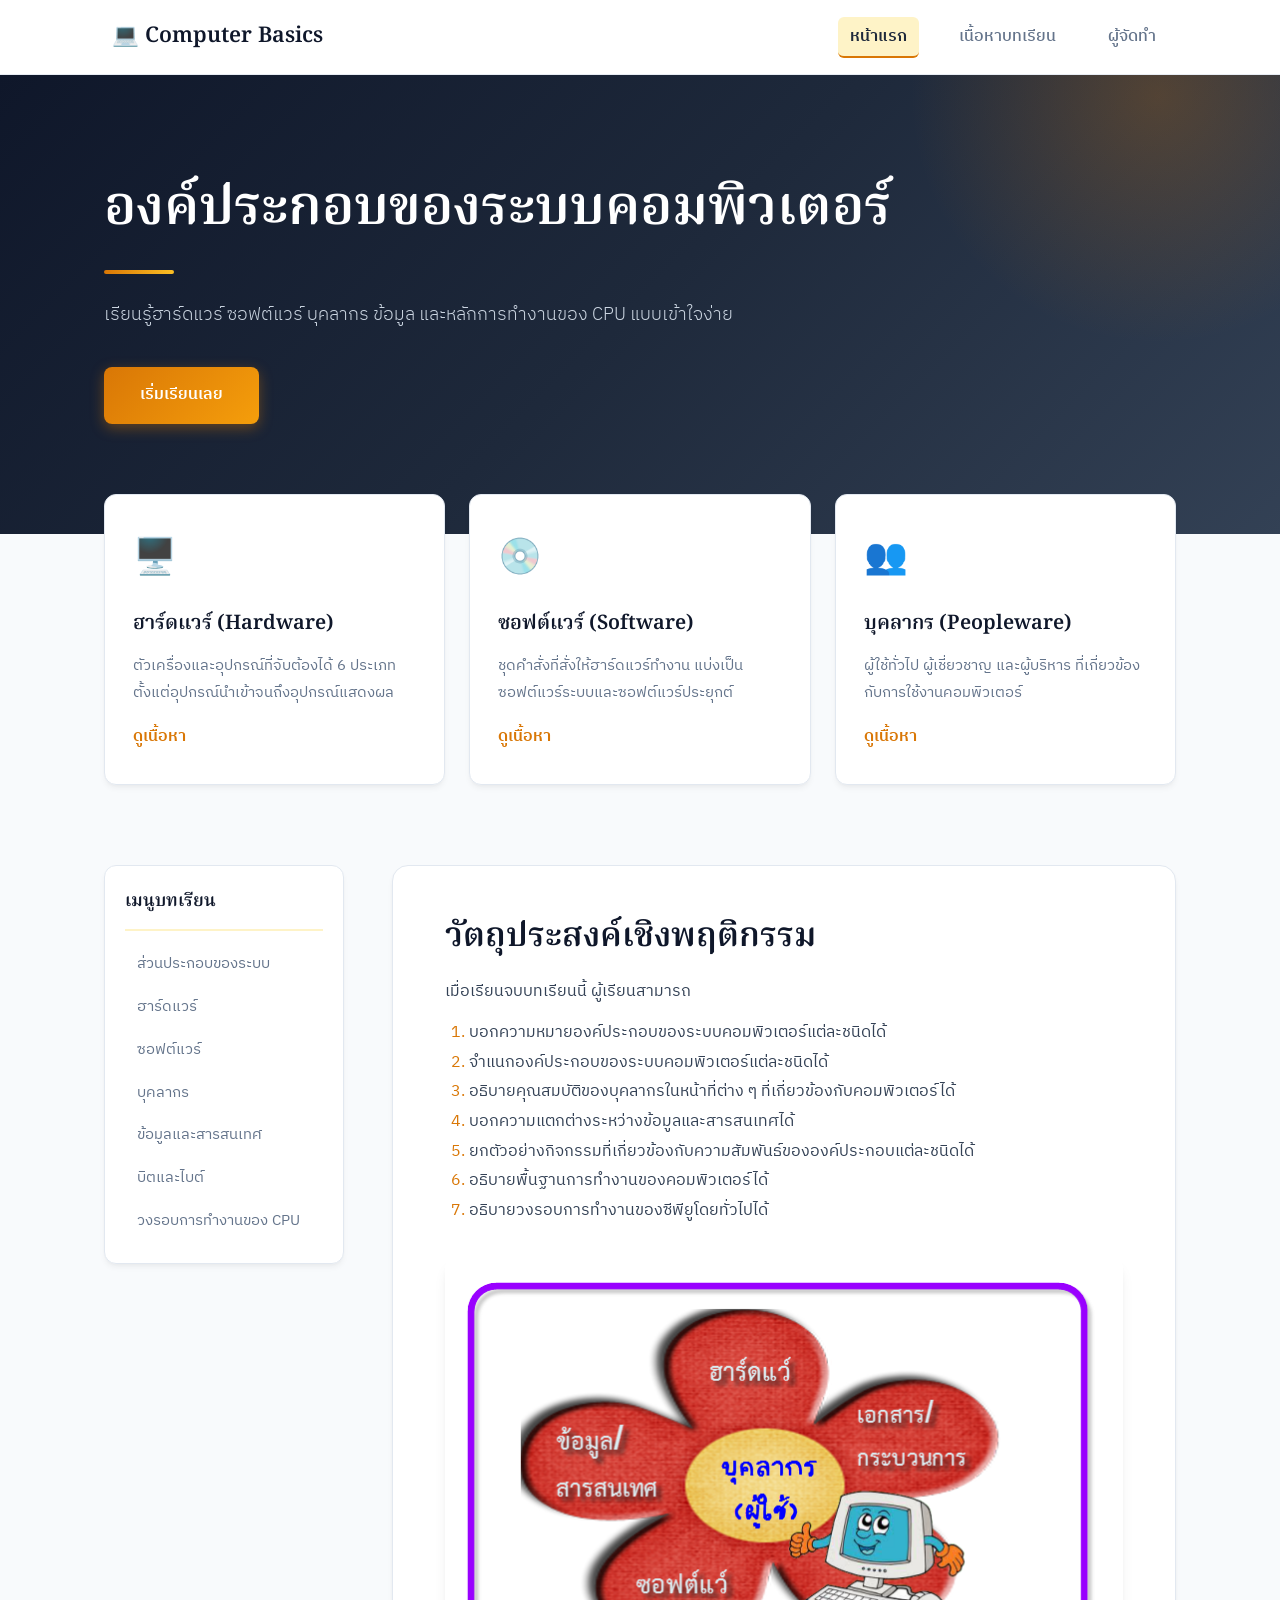
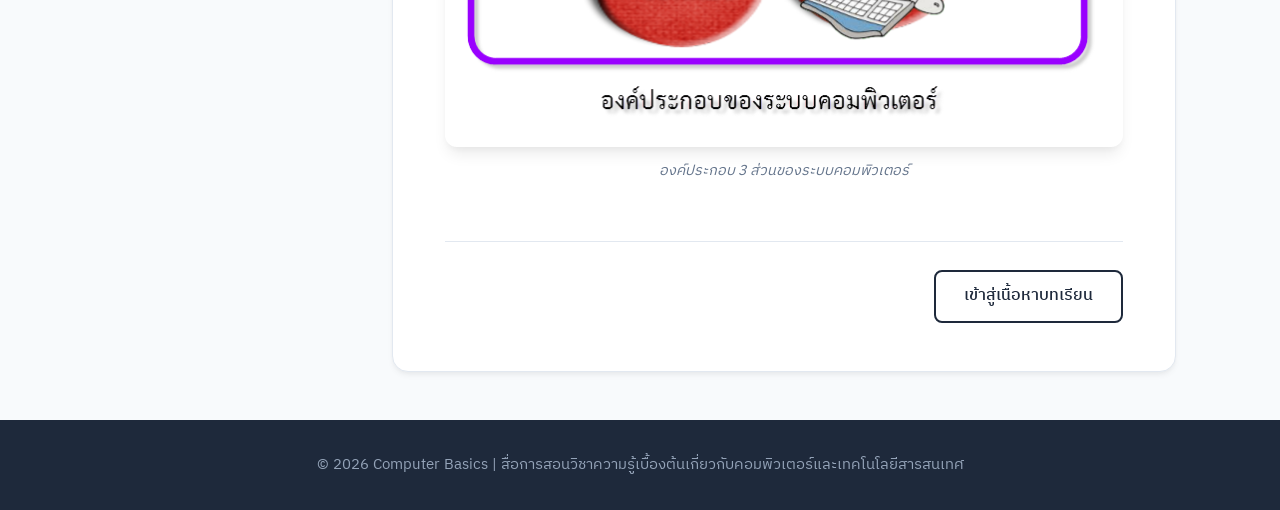
==== index.html @ 5a1c53a3 "Add files via upload" ====
<!doctype html>
<html lang="th">
  <head>
    <meta charset="UTF-8" />
    <meta name="viewport" content="width=device-width, initial-scale=1.0" />
    <title>หน้าแรก | องค์ประกอบของระบบคอมพิวเตอร์</title>
    <link rel="preconnect" href="https://fonts.googleapis.com" />
    <link rel="preconnect" href="https://fonts.gstatic.com" crossorigin />
    <link
      href="https://fonts.googleapis.com/css2?family=IBM+Plex+Sans+Thai:wght@300;400;500;600&family=Noto+Serif+Thai:wght@500;600&display=swap"
      rel="stylesheet"
    />
    <link rel="stylesheet" href="style.css" />
  </head>
  <body>
    <header>
      <nav class="navbar">
        <a href="index.html" class="logo">💻 Computer Basics</a>
        <ul class="nav-links">
          <li>
            <a href="index.html" class="active" aria-current="page">หน้าแรก</a>
          </li>
          <li><a href="lesson.html">เนื้อหาบทเรียน</a></li>
          <li><a href="credit.html">ผู้จัดทำ</a></li>
        </ul>
      </nav>
    </header>

    <section class="hero">
      <h1>องค์ประกอบของระบบคอมพิวเตอร์</h1>
      <p>
        เรียนรู้ฮาร์ดแวร์ ซอฟต์แวร์ บุคลากร ข้อมูล และหลักการทำงานของ CPU
        แบบเข้าใจง่าย
      </p>
      <a href="lesson.html" class="btn-cta">เริ่มเรียนเลย</a>
    </section>

    <section class="features">
      <article class="card">
        <div class="card-icon">🖥️</div>
        <h3>ฮาร์ดแวร์ (Hardware)</h3>
        <p>
          ตัวเครื่องและอุปกรณ์ที่จับต้องได้ 6 ประเภท
          ตั้งแต่อุปกรณ์นำเข้าจนถึงอุปกรณ์แสดงผล
        </p>
        <a class="more" href="lesson.html#hardware">ดูเนื้อหา</a>
      </article>
      <article class="card">
        <div class="card-icon">💿</div>
        <h3>ซอฟต์แวร์ (Software)</h3>
        <p>
          ชุดคำสั่งที่สั่งให้ฮาร์ดแวร์ทำงาน
          แบ่งเป็นซอฟต์แวร์ระบบและซอฟต์แวร์ประยุกต์
        </p>
        <a class="more" href="lesson.html#software">ดูเนื้อหา</a>
      </article>
      <article class="card">
        <div class="card-icon">👥</div>
        <h3>บุคลากร (Peopleware)</h3>
        <p>
          ผู้ใช้ทั่วไป ผู้เชี่ยวชาญ และผู้บริหาร
          ที่เกี่ยวข้องกับการใช้งานคอมพิวเตอร์
        </p>
        <a class="more" href="lesson.html#peopleware">ดูเนื้อหา</a>
      </article>
    </section>

    <div class="container">
      <aside>
        <h3>เมนูบทเรียน</h3>
        <ul>
          <li><a href="lesson.html#components">ส่วนประกอบของระบบ</a></li>
          <li><a href="lesson.html#hardware">ฮาร์ดแวร์</a></li>
          <li><a href="lesson.html#software">ซอฟต์แวร์</a></li>
          <li><a href="lesson.html#peopleware">บุคลากร</a></li>
          <li><a href="lesson.html#data">ข้อมูลและสารสนเทศ</a></li>
          <li><a href="lesson.html#bits">บิตและไบต์</a></li>
          <li><a href="lesson.html#cpu">วงรอบการทำงานของ CPU</a></li>
        </ul>
      </aside>
      <main>
        <h1>วัตถุประสงค์เชิงพฤติกรรม</h1>
        <p>เมื่อเรียนจบบทเรียนนี้ ผู้เรียนสามารถ</p>
        <ol>
          <li>บอกความหมายองค์ประกอบของระบบคอมพิวเตอร์แต่ละชนิดได้</li>
          <li>จำแนกองค์ประกอบของระบบคอมพิวเตอร์แต่ละชนิดได้</li>
          <li>
            อธิบายคุณสมบัติของบุคลากรในหน้าที่ต่าง ๆ
            ที่เกี่ยวข้องกับคอมพิวเตอร์ได้
          </li>
          <li>บอกความแตกต่างระหว่างข้อมูลและสารสนเทศได้</li>
          <li>
            ยกตัวอย่างกิจกรรมที่เกี่ยวข้องกับความสัมพันธ์ขององค์ประกอบแต่ละชนิดได้
          </li>
          <li>อธิบายพื้นฐานการทำงานของคอมพิวเตอร์ได้</li>
          <li>อธิบายวงรอบการทำงานของซีพียูโดยทั่วไปได้</li>
        </ol>
        <figure>
        <!-- บรรทัดเดิม: src="งานบทที่2\images\tt.png" -->
<!-- เปลี่ยนเป็น: -->
<img src="images/tt.png" alt="แผนภาพองค์ประกอบของระบบคอมพิวเตอร์ ได้แก่ ฮาร์ดแวร์ ซอฟต์แวร์ และบุคลากร" />
          <figcaption>องค์ประกอบ 3 ส่วนของระบบคอมพิวเตอร์</figcaption>
        </figure>
        <div class="pager">
          <span></span><a href="lesson.html">เข้าสู่เนื้อหาบทเรียน</a>
        </div>
      </main>
    </div>

    <footer>
      <p>
        &copy; 2026 Computer Basics |
        สื่อการสอนวิชาความรู้เบื้องต้นเกี่ยวกับคอมพิวเตอร์และเทคโนโลยีสารสนเทศ
      </p>
    </footer>
  </body>
</html>
---- style.css ----
/* ===== โทนสีและ CSS Variables (Modern Tech Theme) ===== */
:root {
  --ink: #0f172a;
  --navy: #1e293b;
  --navy-light: #334155;
  --gold: #d97706;
  --gold-hover: #b45309;
  --gold-soft: #fef3c7;
  --paper: #f8fafc;
  --white: #ffffff;
  --line: #e2e8f0;
  --muted: #64748b;
  --serif: "Noto Serif Thai", serif;
  --sans: "IBM Plex Sans Thai", sans-serif;
  --shadow-sm: 0 4px 6px -1px rgba(0, 0, 0, 0.05), 0 2px 4px -1px rgba(0, 0, 0, 0.03);
  --shadow-md: 0 10px 15px -3px rgba(0, 0, 0, 0.08), 0 4px 6px -2px rgba(0, 0, 0, 0.04);
  --shadow-lg: 0 20px 25px -5px rgba(0, 0, 0, 0.12), 0 10px 10px -5px rgba(0, 0, 0, 0.04);
}

*,
*::before,
*::after {
  box-sizing: border-box;
  margin: 0;
  padding: 0;
}

html {
  scroll-behavior: smooth;
}

body {
  font-family: var(--sans);
  font-weight: 400;
  background: var(--paper);
  color: #334155;
  min-height: 100vh;
  min-height: 100dvh;
  display: flex;
  flex-direction: column;
  line-height: 1.8;
}

input,
textarea,
button {
  font-family: inherit;
}

img {
  max-width: 100%;
}

a:focus-visible,
button:focus-visible {
  outline: 2px solid var(--gold);
  outline-offset: 3px;
}

/* ===== Header & Nav (Glassmorphism Sticky Bar) ===== */
header {
  background: rgba(255, 255, 255, 0.9);
  backdrop-filter: blur(12px);
  -webkit-backdrop-filter: blur(12px);
  border-bottom: 1px solid rgba(226, 232, 240, 0.8);
  position: sticky;
  top: 0;
  z-index: 1000;
  transition: all 0.3s ease;
}

.navbar {
  max-width: 1120px;
  margin: 0 auto;
  display: flex;
  justify-content: space-between;
  align-items: center;
  padding: 1.1rem 2rem;
}

.logo {
  font-family: var(--serif);
  font-size: 1.35rem;
  font-weight: 600;
  color: var(--ink);
  text-decoration: none;
  display: flex;
  align-items: center;
  gap: 10px;
  transition: transform 0.3s ease;
}

.logo:hover {
  transform: scale(1.03);
}

.nav-links {
  display: flex;
  list-style: none;
  gap: 28px;
}

.nav-links a {
  text-decoration: none;
  color: var(--muted);
  font-weight: 500;
  padding: 6px 12px;
  border-radius: 6px;
  transition: all 0.25s ease;
}

.nav-links a:hover {
  color: var(--gold);
  background: rgba(245, 158, 11, 0.08);
}

.nav-links a.active {
  color: var(--navy);
  font-weight: 600;
  background: var(--gold-soft);
  border-bottom: 2px solid var(--gold);
}

/* ===== Hero Section (Gradient Background + Glow) ===== */
.hero {
  background: linear-gradient(135deg, #0f172a 0%, #1e293b 50%, #334155 100%);
  color: var(--white);
  padding: 100px max(24px, calc((100% - 1072px) / 2)) 110px;
  text-align: left;
  position: relative;
  overflow: hidden;
}

.hero::before {
  content: "";
  position: absolute;
  top: -50%;
  right: -10%;
  width: 500px;
  height: 500px;
  background: radial-gradient(circle, rgba(217, 119, 6, 0.25) 0%, rgba(0,0,0,0) 70%);
  pointer-events: none;
}

.hero h1 {
  font-family: var(--serif);
  font-weight: 600;
  font-size: clamp(2.2rem, 4.5vw, 3.4rem);
  line-height: 1.3;
  max-width: 16em;
  animation: fadeInUp 0.8s ease both;
}

.hero h1::after {
  content: "";
  display: block;
  width: 70px;
  height: 4px;
  background: linear-gradient(90deg, var(--gold), #fbbf24);
  margin-top: 24px;
  border-radius: 2px;
}

.hero p {
  font-size: 1.15rem;
  font-weight: 300;
  color: #cbd5e1;
  max-width: 36em;
  margin: 24px 0 36px;
  animation: fadeInUp 0.8s ease 0.2s both;
}

.btn-cta {
  display: inline-block;
  background: linear-gradient(135deg, #d97706 0%, #f59e0b 100%);
  color: var(--white);
  padding: 14px 36px;
  border-radius: 8px;
  text-decoration: none;
  font-weight: 600;
  box-shadow: 0 4px 14px rgba(217, 119, 6, 0.4);
  transition: all 0.3s cubic-bezier(0.4, 0, 0.2, 1);
  animation: fadeInUp 0.8s ease 0.4s both;
}

.btn-cta:hover {
  transform: translateY(-3px);
  box-shadow: 0 8px 22px rgba(217, 119, 6, 0.55);
}

/* ===== Feature Cards (Hover Lift Effect) ===== */
.features {
  max-width: 1120px;
  margin: -40px auto 32px;
  padding: 0 24px;
  display: grid;
  grid-template-columns: repeat(auto-fit, minmax(280px, 1fr));
  gap: 24px;
  position: relative;
  z-index: 10;
}

.card {
  background: var(--white);
  padding: 32px 28px;
  border-radius: 12px;
  border: 1px solid var(--line);
  box-shadow: var(--shadow-sm);
  transition: all 0.3s cubic-bezier(0.4, 0, 0.2, 1);
}

.card:hover {
  transform: translateY(-8px);
  box-shadow: var(--shadow-lg);
  border-color: rgba(217, 119, 6, 0.4);
}

.card-icon {
  font-size: 2.2rem;
  margin-bottom: 16px;
  display: inline-block;
  transition: transform 0.3s ease;
}

.card:hover .card-icon {
  transform: scale(1.2) rotate(-5deg);
}

.card h3 {
  font-family: var(--serif);
  font-weight: 600;
  font-size: 1.25rem;
  color: var(--ink);
  margin-bottom: 10px;
}

.card p {
  color: var(--muted);
  font-size: 0.95rem;
}

.card .more {
  display: inline-flex;
  align-items: center;
  gap: 6px;
  margin-top: 16px;
  color: var(--gold);
  font-weight: 600;
  text-decoration: none;
  transition: gap 0.2s ease;
}

.card .more:hover {
  gap: 10px;
}

/* ===== Main Layout & Sticky Sidebar ===== */
.container {
  max-width: 1120px;
  margin: 48px auto;
  padding: 0 24px;
  display: flex;
  gap: 48px;
  flex: 1;
  width: 100%;
}

aside {
  flex: 0 0 240px;
  position: sticky;
  top: 96px;
  height: fit-content;
  align-self: flex-start;
  background: var(--white);
  padding: 20px;
  border-radius: 12px;
  border: 1px solid var(--line);
  box-shadow: var(--shadow-sm);
}

aside h3 {
  font-family: var(--serif);
  font-weight: 600;
  font-size: 1.1rem;
  color: var(--ink);
  padding-bottom: 12px;
  margin-bottom: 12px;
  border-bottom: 2px solid var(--gold-soft);
}

aside ul {
  list-style: none;
}

aside ul li a {
  display: block;
  padding: 8px 12px;
  color: var(--muted);
  text-decoration: none;
  font-size: 0.93rem;
  border-radius: 6px;
  transition: all 0.2s ease;
}

aside ul li a:hover,
aside ul li a.active {
  color: var(--gold-hover);
  background: var(--gold-soft);
  font-weight: 500;
  padding-left: 16px;
}

main {
  flex: 1;
  min-width: 0;
  background: var(--white);
  border: 1px solid var(--line);
  border-radius: 16px;
  padding: 48px 52px;
  box-shadow: var(--shadow-sm);
  animation: fadeIn 0.8s ease;
}

main h1 {
  font-family: var(--serif);
  font-weight: 600;
  font-size: 2.1rem;
  line-height: 1.4;
  color: var(--ink);
  margin-bottom: 16px;
}

main h2 {
  font-family: var(--serif);
  font-weight: 600;
  font-size: 1.5rem;
  color: var(--navy);
  margin: 52px 0 20px;
  padding-bottom: 10px;
  border-bottom: 2px solid var(--line);
  scroll-margin-top: 100px;
  position: relative;
}

main h2::after {
  content: "";
  position: absolute;
  bottom: -2px;
  left: 0;
  width: 60px;
  height: 2px;
  background: var(--gold);
}

main h3 {
  font-family: var(--serif);
  font-weight: 600;
  font-size: 1.15rem;
  color: var(--ink);
  margin: 24px 0 10px;
}

main p,
main li {
  line-height: 1.85;
  color: #334155;
}

main ul,
main ol {
  padding-left: 24px;
  margin: 12px 0;
}

main li::marker {
  color: var(--gold);
}

main strong {
  font-weight: 600;
  color: var(--ink);
}

/* ===== Figures & Media ===== */
figure {
  margin: 32px 0;
}

figure img {
  width: 100%;
  max-width: 680px;
  display: block;
  margin: 0 auto;
  border-radius: 12px;
  box-shadow: var(--shadow-md);
  transition: transform 0.3s ease, box-shadow 0.3s ease;
}

figure img:hover {
  transform: scale(1.02);
  box-shadow: var(--shadow-lg);
}

figcaption {
  text-align: center;
  font-size: 0.9rem;
  color: var(--muted);
  margin-top: 12px;
  font-style: italic;
}

.video-box {
  position: relative;
  padding-bottom: 56.25%;
  height: 0;
  overflow: hidden;
  border-radius: 12px;
  box-shadow: var(--shadow-md);
}

.video-box iframe {
  position: absolute;
  inset: 0;
  width: 100%;
  height: 100%;
  border: 0;
}

/* ===== Styled Note Box ===== */
.note {
  background: linear-gradient(135deg, #fef3c7 0%, #fffbeb 100%);
  border-left: 5px solid var(--gold);
  border-radius: 0 10px 10px 0;
  padding: 18px 24px;
  margin: 24px 0;
  box-shadow: 0 2px 8px rgba(217, 119, 6, 0.08);
  transition: transform 0.2s ease;
}

.note:hover {
  transform: translateX(4px);
}

/* ===== Tables ===== */
.table-wrap {
  overflow-x: auto;
  margin: 24px 0;
  border-radius: 10px;
  box-shadow: var(--shadow-sm);
  border: 1px solid var(--line);
}

table {
  width: 100%;
  border-collapse: collapse;
  font-size: 0.95rem;
  background: var(--white);
}

th,
td {
  text-align: left;
  padding: 14px 18px;
  border-bottom: 1px solid var(--line);
  vertical-align: top;
}

th {
  background: var(--navy);
  color: var(--white);
  font-weight: 500;
  letter-spacing: 0.5px;
}

tbody tr {
  transition: background-color 0.2s ease;
}

tbody tr:hover {
  background-color: var(--paper);
}

/* ===== Compare Section ===== */
.compare {
  display: grid;
  grid-template-columns: repeat(auto-fit, minmax(240px, 1fr));
  gap: 24px;
  margin: 24px 0;
}

.compare > div {
  background: var(--paper);
  border: 1px solid var(--line);
  border-top: 4px solid var(--gold);
  border-radius: 10px;
  padding: 24px;
  transition: transform 0.3s ease, box-shadow 0.3s ease;
}

.compare > div:hover {
  transform: translateY(-4px);
  box-shadow: var(--shadow-md);
  background: var(--white);
}

.compare h3 {
  margin-top: 0;
}

/* ===== Members (Profile Card Modernization) ===== */
.members {
  display: grid;
  grid-template-columns: repeat(auto-fit, minmax(200px, 1fr));
  gap: 24px;
  margin: 32px 0;
}

.member {
  text-align: center;
  background: var(--white);
  border: 1px solid var(--line);
  border-radius: 16px;
  padding: 32px 20px;
  box-shadow: var(--shadow-sm);
  transition: all 0.3s cubic-bezier(0.4, 0, 0.2, 1);
}

.member:hover {
  transform: translateY(-8px);
  box-shadow: var(--shadow-lg);
  border-color: rgba(217, 119, 6, 0.3);
}

.member .avatar {
  width: 110px;
  height: 110px;
  margin: 0 auto 16px;
  overflow: hidden;
  border-radius: 50%;
  border: 3px solid var(--gold);
  box-shadow: var(--shadow-md);
  transition: transform 0.3s ease;
}

.member:hover .avatar {
  transform: scale(1.08);
}

.member-img {
  width: 100%;
  height: 100%;
  object-fit: cover;
  display: block;
}

.member h3 {
  font-size: 1.05rem;
  margin: 10px 0 4px;
  transition: color 0.2s ease;
}

.member:hover h3 {
  color: var(--gold-hover);
}

.member p {
  color: var(--muted);
  font-size: 0.88rem;
}

/* ===== Pagination Pager ===== */
.pager {
  display: flex;
  justify-content: space-between;
  gap: 16px;
  flex-wrap: wrap;
  margin-top: 56px;
  padding-top: 28px;
  border-top: 1px solid var(--line);
}

.pager a {
  text-decoration: none;
  color: var(--navy);
  border: 2px solid var(--navy);
  padding: 10px 28px;
  border-radius: 8px;
  font-weight: 500;
  transition: all 0.3s ease;
}

.pager a:hover {
  background: var(--navy);
  color: var(--white);
  transform: translateY(-2px);
  box-shadow: var(--shadow-md);
}

/* ===== Footer ===== */
footer {
  background: var(--navy);
  color: #94a3b8;
  text-align: center;
  padding: 32px 20px;
  font-size: 0.92rem;
  margin-top: auto;
}

/* ===== Animations ===== */
@keyframes fadeInUp {
  from {
    opacity: 0;
    transform: translateY(20px);
  }
  to {
    opacity: 1;
    transform: translateY(0);
  }
}

@keyframes fadeIn {
  from {
    opacity: 0;
  }
  to {
    opacity: 1;
  }
}

/* ===== Responsive Design (Mobile, iPad, Tablet) ===== */
@media (max-width: 1024px) {
  .navbar {
    padding: 0.9rem 1.5rem;
  }

  .container {
    flex-direction: column;
    gap: 24px;
    margin: 24px auto;
    padding: 0 16px;
  }

  aside {
    position: static;
    width: 100%;
  }

  aside ul {
    display: flex;
    flex-wrap: wrap;
    gap: 8px;
  }

  aside ul li a {
    padding: 6px 12px;
    background: var(--paper);
    border: 1px solid var(--line);
  }

  main {
    padding: 28px 24px;
  }
}

@media (max-width: 600px) {
  .navbar {
    flex-direction: column;
    gap: 12px;
  }

  .hero {
    padding: 64px 20px;
  }

  .hero h1 {
    font-size: 1.75rem;
  }

  .features {
    margin-top: 20px;
  }

  .pager {
    flex-direction: column;
  }

  .pager a {
    width: 100%;
    text-align: center;
  }
}
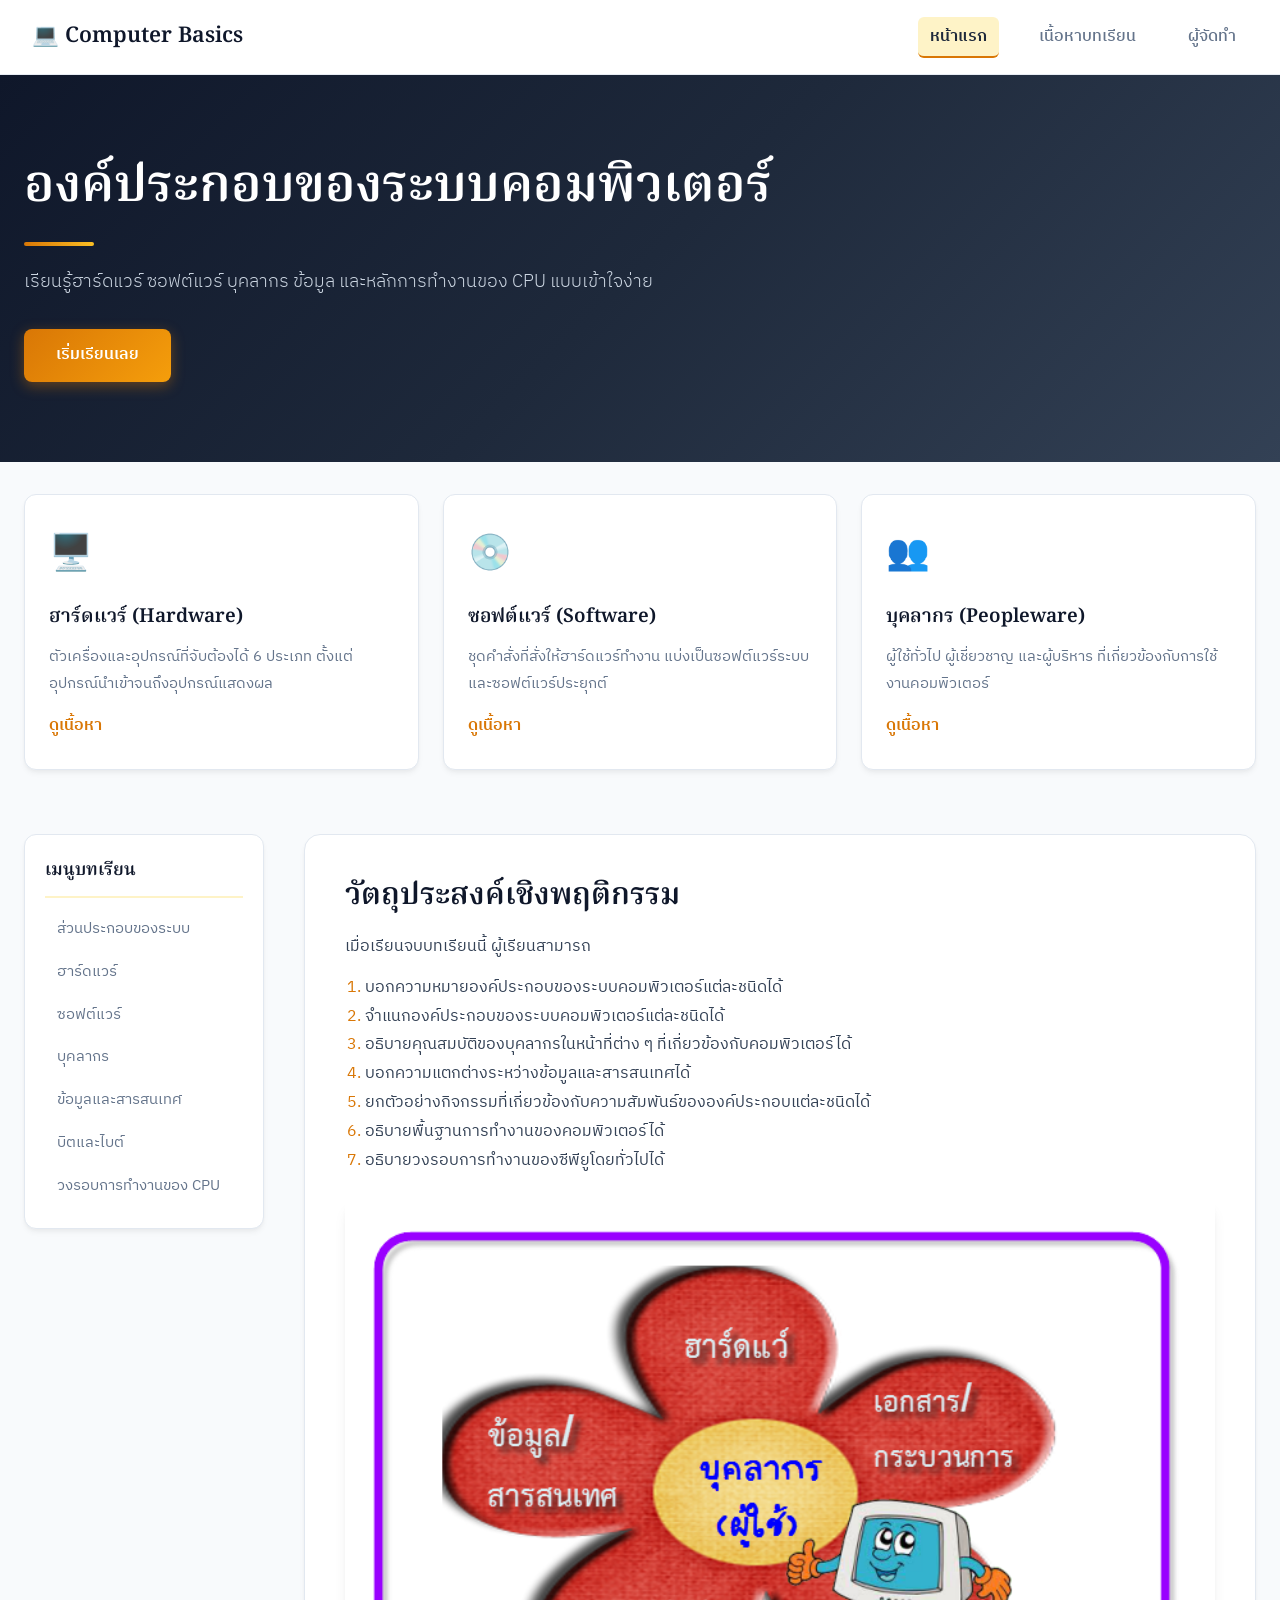
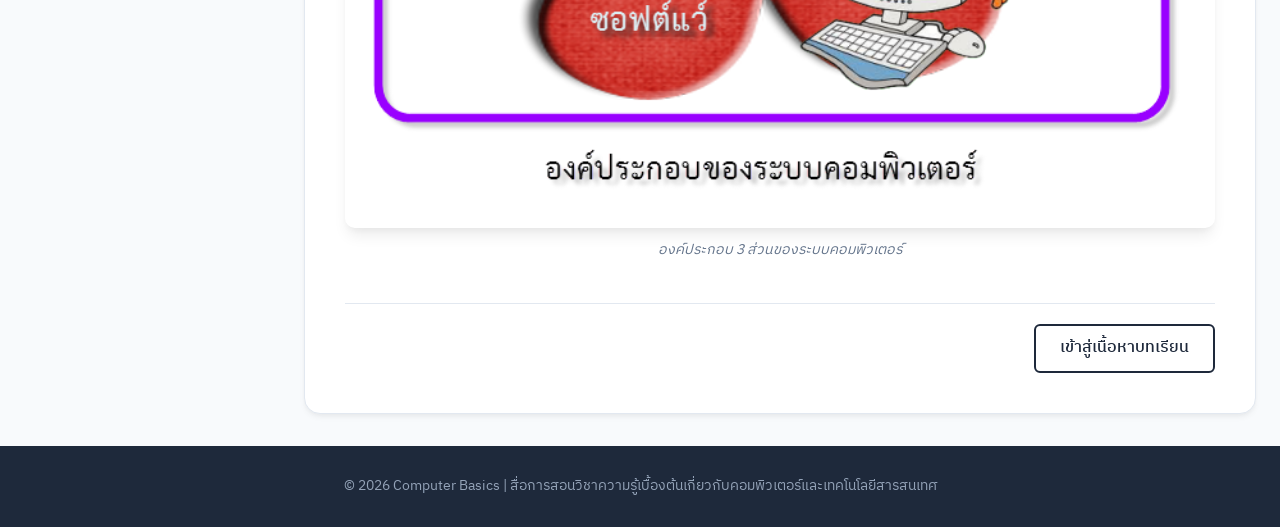
==== commit 8edd4088: "Add files via upload" ====
--- a/index.html
+++ b/index.html
@@ -2,7 +2,7 @@
 <html lang="th">
   <head>
     <meta charset="UTF-8" />
-    <meta name="viewport" content="width=device-width, initial-scale=1.0" />
+    <meta name="viewport" content="width=device-width, initial-scale=1.0, maximum-scale=1.0, user-scalable=no" />
     <title>หน้าแรก | องค์ประกอบของระบบคอมพิวเตอร์</title>
     <link rel="preconnect" href="https://fonts.googleapis.com" />
     <link rel="preconnect" href="https://fonts.gstatic.com" crossorigin />
--- a/style.css
+++ b/style.css
@@ -25,7 +25,11 @@
   padding: 0;
 }
 
+/* ล็อกไม่ให้หน้าเว็บล้นขอบจอแนวนอนในทุกเบราว์เซอร์และ iOS Safari */
 html {
+  width: 100%;
+  max-width: 100%;
+  overflow-x: hidden;
   scroll-behavior: smooth;
 }
 
@@ -36,6 +40,10 @@
   color: #334155;
   min-height: 100vh;
   min-height: 100dvh;
+  width: 100%;
+  max-width: 100%;
+  overflow-x: hidden;
+  position: relative;
   display: flex;
   flex-direction: column;
   line-height: 1.8;
@@ -47,8 +55,9 @@
   font-family: inherit;
 }
 
-img {
-  max-width: 100%;
+img, video, iframe {
+  max-width: 100%;
+  height: auto;
 }
 
 a:focus-visible,
@@ -67,6 +76,8 @@
   top: 0;
   z-index: 1000;
   transition: all 0.3s ease;
+  width: 100%;
+  max-width: 100%;
 }
 
 .navbar {
@@ -76,6 +87,7 @@
   justify-content: space-between;
   align-items: center;
   padding: 1.1rem 2rem;
+  width: 100%;
 }
 
 .logo {
@@ -125,30 +137,27 @@
 .hero {
   background: linear-gradient(135deg, #0f172a 0%, #1e293b 50%, #334155 100%);
   color: var(--white);
-  padding: 100px max(24px, calc((100% - 1072px) / 2)) 110px;
+  padding: 80px 24px;
   text-align: left;
   position: relative;
   overflow: hidden;
-}
-
-.hero::before {
-  content: "";
-  position: absolute;
-  top: -50%;
-  right: -10%;
-  width: 500px;
-  height: 500px;
-  background: radial-gradient(circle, rgba(217, 119, 6, 0.25) 0%, rgba(0,0,0,0) 70%);
-  pointer-events: none;
+  width: 100%;
+  max-width: 100%;
+}
+
+.hero-content {
+  max-width: 1120px;
+  margin: 0 auto;
 }
 
 .hero h1 {
   font-family: var(--serif);
   font-weight: 600;
-  font-size: clamp(2.2rem, 4.5vw, 3.4rem);
+  font-size: clamp(1.8rem, 4.5vw, 3.2rem);
   line-height: 1.3;
   max-width: 16em;
   animation: fadeInUp 0.8s ease both;
+  word-wrap: break-word;
 }
 
 .hero h1::after {
@@ -157,24 +166,25 @@
   width: 70px;
   height: 4px;
   background: linear-gradient(90deg, var(--gold), #fbbf24);
-  margin-top: 24px;
+  margin-top: 20px;
   border-radius: 2px;
 }
 
 .hero p {
-  font-size: 1.15rem;
+  font-size: 1.1rem;
   font-weight: 300;
   color: #cbd5e1;
   max-width: 36em;
-  margin: 24px 0 36px;
+  margin: 20px 0 32px;
   animation: fadeInUp 0.8s ease 0.2s both;
+  word-wrap: break-word;
 }
 
 .btn-cta {
   display: inline-block;
   background: linear-gradient(135deg, #d97706 0%, #f59e0b 100%);
   color: var(--white);
-  padding: 14px 36px;
+  padding: 12px 32px;
   border-radius: 8px;
   text-decoration: none;
   font-weight: 600;
@@ -191,18 +201,17 @@
 /* ===== Feature Cards (Hover Lift Effect) ===== */
 .features {
   max-width: 1120px;
-  margin: -40px auto 32px;
+  margin: 32px auto;
   padding: 0 24px;
   display: grid;
-  grid-template-columns: repeat(auto-fit, minmax(280px, 1fr));
+  grid-template-columns: repeat(auto-fit, minmax(260px, 1fr));
   gap: 24px;
-  position: relative;
-  z-index: 10;
+  width: 100%;
 }
 
 .card {
   background: var(--white);
-  padding: 32px 28px;
+  padding: 28px 24px;
   border-radius: 12px;
   border: 1px solid var(--line);
   box-shadow: var(--shadow-sm);
@@ -210,28 +219,23 @@
 }
 
 .card:hover {
-  transform: translateY(-8px);
+  transform: translateY(-6px);
   box-shadow: var(--shadow-lg);
   border-color: rgba(217, 119, 6, 0.4);
 }
 
 .card-icon {
   font-size: 2.2rem;
-  margin-bottom: 16px;
+  margin-bottom: 14px;
   display: inline-block;
-  transition: transform 0.3s ease;
-}
-
-.card:hover .card-icon {
-  transform: scale(1.2) rotate(-5deg);
 }
 
 .card h3 {
   font-family: var(--serif);
   font-weight: 600;
-  font-size: 1.25rem;
+  font-size: 1.2rem;
   color: var(--ink);
-  margin-bottom: 10px;
+  margin-bottom: 8px;
 }
 
 .card p {
@@ -243,26 +247,22 @@
   display: inline-flex;
   align-items: center;
   gap: 6px;
-  margin-top: 16px;
+  margin-top: 14px;
   color: var(--gold);
   font-weight: 600;
   text-decoration: none;
-  transition: gap 0.2s ease;
-}
-
-.card .more:hover {
-  gap: 10px;
 }
 
 /* ===== Main Layout & Sticky Sidebar ===== */
 .container {
   max-width: 1120px;
-  margin: 48px auto;
+  margin: 32px auto;
   padding: 0 24px;
   display: flex;
-  gap: 48px;
+  gap: 40px;
   flex: 1;
   width: 100%;
+  max-width: 100%;
 }
 
 aside {
@@ -283,8 +283,8 @@
   font-weight: 600;
   font-size: 1.1rem;
   color: var(--ink);
-  padding-bottom: 12px;
-  margin-bottom: 12px;
+  padding-bottom: 10px;
+  margin-bottom: 10px;
   border-bottom: 2px solid var(--gold-soft);
 }
 
@@ -307,7 +307,6 @@
   color: var(--gold-hover);
   background: var(--gold-soft);
   font-weight: 500;
-  padding-left: 16px;
 }
 
 main {
@@ -316,30 +315,34 @@
   background: var(--white);
   border: 1px solid var(--line);
   border-radius: 16px;
-  padding: 48px 52px;
+  padding: 40px;
   box-shadow: var(--shadow-sm);
-  animation: fadeIn 0.8s ease;
+  width: 100%;
+  max-width: 100%;
+  overflow-x: hidden;
 }
 
 main h1 {
   font-family: var(--serif);
   font-weight: 600;
-  font-size: 2.1rem;
+  font-size: 1.9rem;
   line-height: 1.4;
   color: var(--ink);
   margin-bottom: 16px;
+  word-wrap: break-word;
 }
 
 main h2 {
   font-family: var(--serif);
   font-weight: 600;
-  font-size: 1.5rem;
+  font-size: 1.4rem;
   color: var(--navy);
-  margin: 52px 0 20px;
-  padding-bottom: 10px;
+  margin: 40px 0 16px;
+  padding-bottom: 8px;
   border-bottom: 2px solid var(--line);
   scroll-margin-top: 100px;
   position: relative;
+  word-wrap: break-word;
 }
 
 main h2::after {
@@ -347,7 +350,7 @@
   position: absolute;
   bottom: -2px;
   left: 0;
-  width: 60px;
+  width: 50px;
   height: 2px;
   background: var(--gold);
 }
@@ -355,20 +358,23 @@
 main h3 {
   font-family: var(--serif);
   font-weight: 600;
-  font-size: 1.15rem;
+  font-size: 1.1rem;
   color: var(--ink);
-  margin: 24px 0 10px;
+  margin: 20px 0 8px;
+  word-wrap: break-word;
 }
 
 main p,
 main li {
-  line-height: 1.85;
+  line-height: 1.8;
   color: #334155;
+  word-break: break-word;
+  overflow-wrap: break-word;
 }
 
 main ul,
 main ol {
-  padding-left: 24px;
+  padding-left: 20px;
   margin: 12px 0;
 }
 
@@ -383,29 +389,26 @@
 
 /* ===== Figures & Media ===== */
 figure {
-  margin: 32px 0;
+  margin: 24px 0;
+  width: 100%;
+  max-width: 100%;
 }
 
 figure img {
   width: 100%;
-  max-width: 680px;
+  max-width: 100%;
+  height: auto;
   display: block;
   margin: 0 auto;
-  border-radius: 12px;
+  border-radius: 10px;
   box-shadow: var(--shadow-md);
-  transition: transform 0.3s ease, box-shadow 0.3s ease;
-}
-
-figure img:hover {
-  transform: scale(1.02);
-  box-shadow: var(--shadow-lg);
 }
 
 figcaption {
   text-align: center;
-  font-size: 0.9rem;
+  font-size: 0.88rem;
   color: var(--muted);
-  margin-top: 12px;
+  margin-top: 10px;
   font-style: italic;
 }
 
@@ -414,8 +417,10 @@
   padding-bottom: 56.25%;
   height: 0;
   overflow: hidden;
-  border-radius: 12px;
+  border-radius: 10px;
   box-shadow: var(--shadow-md);
+  width: 100%;
+  max-width: 100%;
 }
 
 .video-box iframe {
@@ -429,51 +434,48 @@
 /* ===== Styled Note Box ===== */
 .note {
   background: linear-gradient(135deg, #fef3c7 0%, #fffbeb 100%);
-  border-left: 5px solid var(--gold);
-  border-radius: 0 10px 10px 0;
-  padding: 18px 24px;
-  margin: 24px 0;
+  border-left: 4px solid var(--gold);
+  border-radius: 0 8px 8px 0;
+  padding: 16px 20px;
+  margin: 20px 0;
   box-shadow: 0 2px 8px rgba(217, 119, 6, 0.08);
-  transition: transform 0.2s ease;
-}
-
-.note:hover {
-  transform: translateX(4px);
-}
-
-/* ===== Tables ===== */
+  word-break: break-word;
+  overflow-wrap: break-word;
+}
+
+/* ===== Tables (ป้องกันตารางขยายเกินขอบ) ===== */
 .table-wrap {
+  width: 100%;
+  max-width: 100%;
   overflow-x: auto;
-  margin: 24px 0;
-  border-radius: 10px;
+  -webkit-overflow-scrolling: touch;
+  margin: 20px 0;
+  border-radius: 8px;
   box-shadow: var(--shadow-sm);
   border: 1px solid var(--line);
 }
 
 table {
   width: 100%;
+  min-width: 480px;
   border-collapse: collapse;
-  font-size: 0.95rem;
+  font-size: 0.9rem;
   background: var(--white);
 }
 
 th,
 td {
   text-align: left;
-  padding: 14px 18px;
+  padding: 12px 14px;
   border-bottom: 1px solid var(--line);
   vertical-align: top;
+  word-break: break-word;
 }
 
 th {
   background: var(--navy);
   color: var(--white);
   font-weight: 500;
-  letter-spacing: 0.5px;
-}
-
-tbody tr {
-  transition: background-color 0.2s ease;
 }
 
 tbody tr:hover {
@@ -483,67 +485,50 @@
 /* ===== Compare Section ===== */
 .compare {
   display: grid;
-  grid-template-columns: repeat(auto-fit, minmax(240px, 1fr));
-  gap: 24px;
-  margin: 24px 0;
+  grid-template-columns: repeat(auto-fit, minmax(220px, 1fr));
+  gap: 20px;
+  margin: 20px 0;
+  width: 100%;
 }
 
 .compare > div {
   background: var(--paper);
   border: 1px solid var(--line);
-  border-top: 4px solid var(--gold);
-  border-radius: 10px;
-  padding: 24px;
-  transition: transform 0.3s ease, box-shadow 0.3s ease;
-}
-
-.compare > div:hover {
-  transform: translateY(-4px);
-  box-shadow: var(--shadow-md);
-  background: var(--white);
+  border-top: 3px solid var(--gold);
+  border-radius: 8px;
+  padding: 20px;
 }
 
 .compare h3 {
   margin-top: 0;
 }
 
-/* ===== Members (Profile Card Modernization) ===== */
+/* ===== Members ===== */
 .members {
   display: grid;
-  grid-template-columns: repeat(auto-fit, minmax(200px, 1fr));
-  gap: 24px;
-  margin: 32px 0;
+  grid-template-columns: repeat(auto-fit, minmax(160px, 1fr));
+  gap: 20px;
+  margin: 28px 0;
+  width: 100%;
 }
 
 .member {
   text-align: center;
   background: var(--white);
   border: 1px solid var(--line);
-  border-radius: 16px;
-  padding: 32px 20px;
+  border-radius: 12px;
+  padding: 24px 14px;
   box-shadow: var(--shadow-sm);
-  transition: all 0.3s cubic-bezier(0.4, 0, 0.2, 1);
-}
-
-.member:hover {
-  transform: translateY(-8px);
-  box-shadow: var(--shadow-lg);
-  border-color: rgba(217, 119, 6, 0.3);
 }
 
 .member .avatar {
-  width: 110px;
-  height: 110px;
-  margin: 0 auto 16px;
+  width: 90px;
+  height: 90px;
+  margin: 0 auto 12px;
   overflow: hidden;
   border-radius: 50%;
   border: 3px solid var(--gold);
   box-shadow: var(--shadow-md);
-  transition: transform 0.3s ease;
-}
-
-.member:hover .avatar {
-  transform: scale(1.08);
 }
 
 .member-img {
@@ -554,46 +539,34 @@
 }
 
 .member h3 {
-  font-size: 1.05rem;
-  margin: 10px 0 4px;
-  transition: color 0.2s ease;
-}
-
-.member:hover h3 {
-  color: var(--gold-hover);
+  font-size: 1rem;
+  margin: 8px 0 4px;
 }
 
 .member p {
   color: var(--muted);
-  font-size: 0.88rem;
+  font-size: 0.85rem;
 }
 
 /* ===== Pagination Pager ===== */
 .pager {
   display: flex;
   justify-content: space-between;
-  gap: 16px;
+  gap: 12px;
   flex-wrap: wrap;
-  margin-top: 56px;
-  padding-top: 28px;
+  margin-top: 40px;
+  padding-top: 20px;
   border-top: 1px solid var(--line);
+  width: 100%;
 }
 
 .pager a {
   text-decoration: none;
   color: var(--navy);
   border: 2px solid var(--navy);
-  padding: 10px 28px;
-  border-radius: 8px;
+  padding: 8px 24px;
+  border-radius: 6px;
   font-weight: 500;
-  transition: all 0.3s ease;
-}
-
-.pager a:hover {
-  background: var(--navy);
-  color: var(--white);
-  transform: translateY(-2px);
-  box-shadow: var(--shadow-md);
 }
 
 /* ===== Footer ===== */
@@ -601,42 +574,22 @@
   background: var(--navy);
   color: #94a3b8;
   text-align: center;
-  padding: 32px 20px;
-  font-size: 0.92rem;
+  padding: 28px 16px;
+  font-size: 0.88rem;
   margin-top: auto;
-}
-
-/* ===== Animations ===== */
-@keyframes fadeInUp {
-  from {
-    opacity: 0;
-    transform: translateY(20px);
-  }
-  to {
-    opacity: 1;
-    transform: translateY(0);
-  }
-}
-
-@keyframes fadeIn {
-  from {
-    opacity: 0;
-  }
-  to {
-    opacity: 1;
-  }
-}
-
-/* ===== Responsive Design (Mobile, iPad, Tablet) ===== */
+  width: 100%;
+}
+
+/* ===== Responsive Design (Mobile & Tablet) ===== */
 @media (max-width: 1024px) {
   .navbar {
-    padding: 0.9rem 1.5rem;
+    padding: 0.8rem 1rem;
   }
 
   .container {
     flex-direction: column;
-    gap: 24px;
-    margin: 24px auto;
+    gap: 20px;
+    margin: 20px auto;
     padding: 0 16px;
   }
 
@@ -652,32 +605,59 @@
   }
 
   aside ul li a {
-    padding: 6px 12px;
+    padding: 6px 10px;
     background: var(--paper);
     border: 1px solid var(--line);
+    font-size: 0.88rem;
   }
 
   main {
-    padding: 28px 24px;
+    padding: 24px 16px;
   }
 }
 
 @media (max-width: 600px) {
   .navbar {
     flex-direction: column;
+    gap: 10px;
+    padding: 0.8rem;
+  }
+
+  .nav-links {
+    gap: 10px;
+    flex-wrap: wrap;
+    justify-content: center;
+  }
+
+  .hero {
+    padding: 40px 16px;
+  }
+
+  .hero h1 {
+    font-size: 1.5rem;
+  }
+
+  .hero p {
+    font-size: 0.9rem;
+  }
+
+  .features {
+    padding: 0 16px;
+    gap: 16px;
+  }
+
+  .members {
+    grid-template-columns: repeat(auto-fit, minmax(130px, 1fr));
     gap: 12px;
   }
 
-  .hero {
-    padding: 64px 20px;
-  }
-
-  .hero h1 {
-    font-size: 1.75rem;
-  }
-
-  .features {
-    margin-top: 20px;
+  .member {
+    padding: 16px 8px;
+  }
+
+  .member .avatar {
+    width: 75px;
+    height: 75px;
   }
 
   .pager {
@@ -688,4 +668,63 @@
     width: 100%;
     text-align: center;
   }
+}
+/* ล็อกโครงสร้างหลักให้เต็มจอเสมอ */
+html, body {
+  width: 100% !important;
+  max-width: 100% !important;
+  margin: 0 !important;
+  padding: 0 !important;
+  overflow-x: hidden !important;
+}
+
+/* ปรับให้กรอบและคอนเทนต์ทุกชิ้นยืดเต็มขอบจอมือถือ */
+header, .navbar, .hero, .features, .container, main, footer {
+  width: 100% !important;
+  max-width: 100% !important;
+  box-sizing: border-box !important;
+}
+
+/* สำหรับหน้าจอมือถือ (ความกว้างไม่เกิน 768px) */
+@media (max-width: 768px) {
+  body {
+    padding: 0 !important;
+  }
+
+  .navbar {
+    padding: 12px 16px !important;
+    flex-direction: column !important;
+    gap: 10px !important;
+  }
+
+  .hero {
+    padding: 32px 16px !important;
+    width: 100% !important;
+  }
+
+  .hero h1 {
+    font-size: 1.5rem !important;
+  }
+
+  .features {
+    padding: 0 16px !important;
+    margin: 16px auto !important;
+    grid-template-columns: 1fr !important; /* จัดการ์ดเป็น 1 คอลัมน์ลงมา */
+  }
+
+  .container {
+    padding: 0 16px !important;
+    margin: 16px auto !important;
+    flex-direction: column !important;
+  }
+
+  main {
+    padding: 20px 16px !important;
+    width: 100% !important;
+    border-radius: 8px !important;
+  }
+
+  aside {
+    width: 100% !important;
+  }
 }
